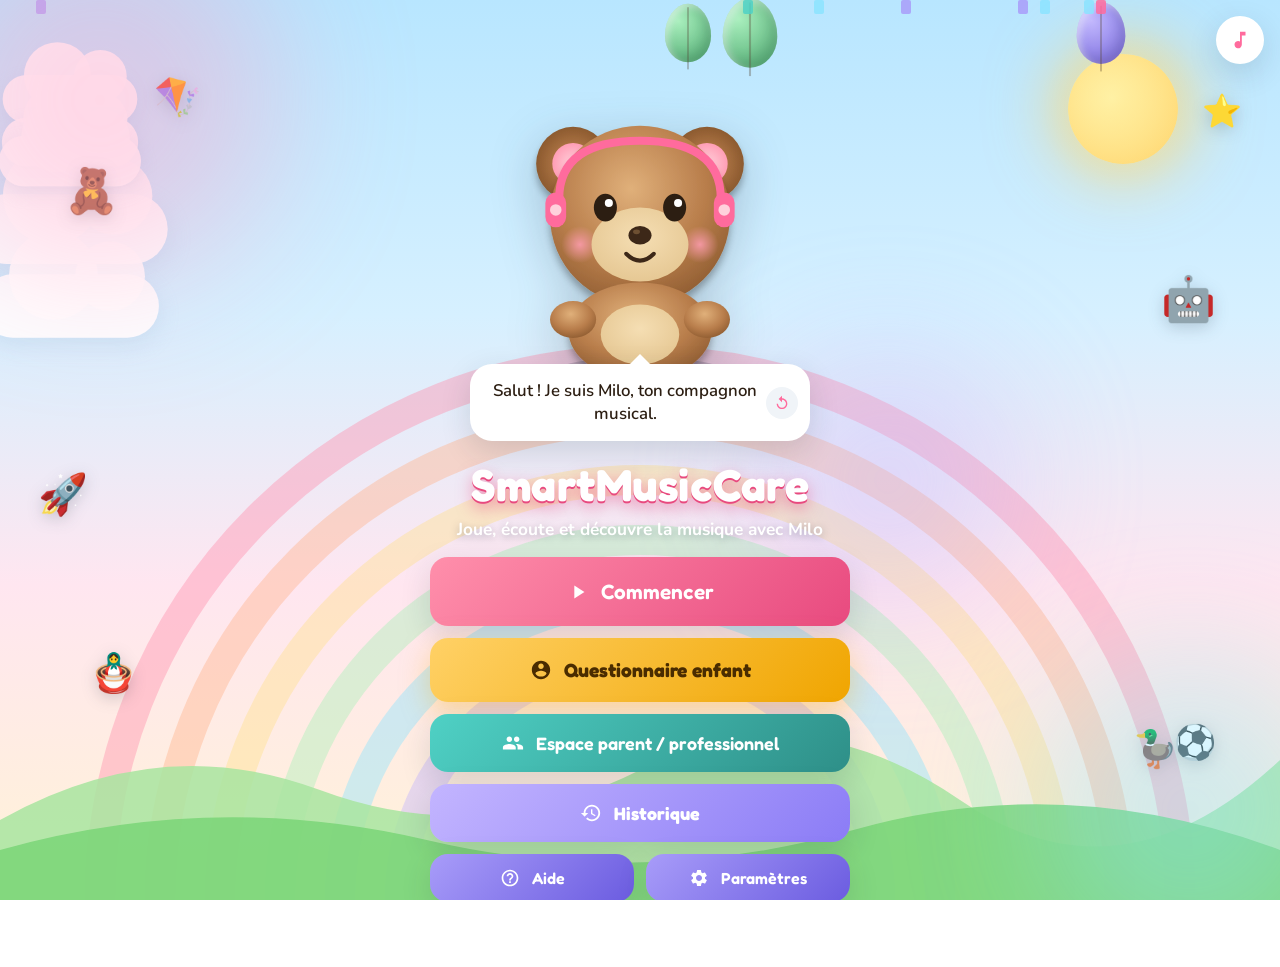
==== index.html @ f2b85b81 "Add files via upload Ajout des fichiers de l'application" ====
<!DOCTYPE html>
<html lang="fr">
<head>
  <meta charset="UTF-8" />
  <meta name="viewport" content="width=device-width, initial-scale=1.0" />
  <title>SmartMusicCare — Accueil</title>
  <link rel="preconnect" href="https://fonts.googleapis.com">
  <link rel="preconnect" href="https://fonts.gstatic.com" crossorigin>
  <link href="https://fonts.googleapis.com/css2?family=Fredoka:wght@400;500;600;700&family=Nunito:wght@400;600;700;800&display=swap" rel="stylesheet">
  <link rel="stylesheet" href="style.css" />
</head>
<body>

  <!-- ===== BACKGROUND ===== -->
  <div class="stage" aria-hidden="true">
    <div class="sky"></div>
    <div class="sun"><div class="sun-rays"></div></div>
    <svg class="rainbow" viewBox="0 0 800 400" preserveAspectRatio="xMidYMax meet">
      <path d="M40 400 A360 360 0 0 1 760 400" fill="none" stroke="#ff8fab" stroke-width="20" opacity="0.55"/>
      <path d="M80 400 A320 320 0 0 1 720 400" fill="none" stroke="#ffb38a" stroke-width="20" opacity="0.55"/>
      <path d="M120 400 A280 280 0 0 1 680 400" fill="none" stroke="#ffe08a" stroke-width="20" opacity="0.55"/>
      <path d="M160 400 A240 240 0 0 1 640 400" fill="none" stroke="#a8f0b8" stroke-width="20" opacity="0.55"/>
      <path d="M200 400 A200 200 0 0 1 600 400" fill="none" stroke="#8be3ff" stroke-width="20" opacity="0.55"/>
      <path d="M240 400 A160 160 0 0 1 560 400" fill="none" stroke="#c3b5ff" stroke-width="20" opacity="0.55"/>
    </svg>
    <svg class="hills" viewBox="0 0 1440 260" preserveAspectRatio="none">
      <path d="M0 260 L0 180 Q180 90 360 150 T720 130 T1080 160 T1440 120 L1440 260 Z" fill="#a8e6a0" opacity="0.85"/>
      <path d="M0 260 L0 210 Q240 150 480 200 T960 190 T1440 210 L1440 260 Z" fill="#7ed67a" opacity="0.9"/>
    </svg>
    <div class="clouds-layer" id="cloudsLayer"></div>
    <div class="balloons-layer" id="balloonsLayer"></div>
    <div class="toys-layer">
      <div class="toy toy-teddy">🧸</div>
      <div class="toy toy-doll">🪆</div>
      <div class="toy toy-robot">🤖</div>
      <div class="toy toy-duck">🦆</div>
      <div class="toy toy-rocket">🚀</div>
      <div class="toy toy-star">⭐</div>
      <div class="toy toy-ball">⚽</div>
      <div class="toy toy-kite">🪁</div>
    </div>
    <div class="shooting-layer" id="shootingLayer"></div>
    <div class="confetti-layer" id="confettiLayer"></div>
    <div class="notes-layer" id="notesLayer"></div>
    <div class="glow glow-1"></div>
    <div class="glow glow-2"></div>
    <div class="glow glow-3"></div>
  </div>

  <!-- ===== BOUTON MUSIQUE ===== -->
  <button class="music-toggle" id="musicToggle" aria-label="Activer ou couper la musique">
    <svg id="musicIconOn" viewBox="0 0 24 24" width="22" height="22" fill="currentColor">
      <path d="M12 3v10.55A4 4 0 1 0 14 17V7h4V3h-6z"/>
    </svg>
    <svg id="musicIconOff" viewBox="0 0 24 24" width="22" height="22" fill="currentColor" style="display:none;">
      <path d="M3 9v6h4l5 5V4L7 9H3zm13.5 3c0-1.77-1.02-3.29-2.5-4.03v8.05c1.48-.73 2.5-2.25 2.5-4.02z"/>
      <line x1="3" y1="3" x2="21" y2="21" stroke="currentColor" stroke-width="2"/>
    </svg>
  </button>

  <!-- ===== CONTENU ===== -->
  <main class="home">

    <!-- BANDEAU PROFIL ACTIF -->
    <div class="active-profile" id="activeProfile" hidden>
      <div class="active-profile-inner">
        <div class="active-profile-info">
          <span class="active-profile-label">Profil actif</span>
          <span class="active-profile-id" id="activeProfileId">SMC-2026-0001</span>
        </div>
        <div class="active-profile-actions">
          <button class="btn-mini btn-mini-continue" id="btnContinueProfile">Continuer</button>
          <button class="btn-mini btn-mini-new" id="btnNewProfile">Nouveau</button>
        </div>
      </div>
    </div>

    <section class="milo-wrap" id="miloWrap">
      <div class="milo milo-hidden" id="milo">
        <svg viewBox="0 0 240 260" width="280" height="300" class="milo-svg">
          <defs>
            <radialGradient id="furGrad" cx="45%" cy="35%" r="70%">
              <stop offset="0%"  stop-color="#e0b07a"/>
              <stop offset="60%" stop-color="#b87d4b"/>
              <stop offset="100%" stop-color="#8c5a2f"/>
            </radialGradient>
            <radialGradient id="earGrad" cx="50%" cy="50%" r="50%">
              <stop offset="0%"  stop-color="#c98b56"/>
              <stop offset="100%" stop-color="#8c5a2f"/>
            </radialGradient>
            <radialGradient id="innerEarGrad" cx="50%" cy="50%" r="50%">
              <stop offset="0%"  stop-color="#ffd1dc"/>
              <stop offset="100%" stop-color="#ff9eb5"/>
            </radialGradient>
            <radialGradient id="muzzleGrad" cx="50%" cy="40%" r="60%">
              <stop offset="0%"  stop-color="#f5deb3"/>
              <stop offset="100%" stop-color="#e6c894"/>
            </radialGradient>
            <radialGradient id="bellyGrad" cx="50%" cy="40%" r="60%">
              <stop offset="0%"  stop-color="#f5deb3"/>
              <stop offset="100%" stop-color="#e6c894"/>
            </radialGradient>
            <radialGradient id="cheekGrad" cx="50%" cy="50%" r="50%">
              <stop offset="0%"  stop-color="#ff9db1" stop-opacity="0.85"/>
              <stop offset="100%" stop-color="#ff9db1" stop-opacity="0"/>
            </radialGradient>
            <filter id="softShadow" x="-30%" y="-30%" width="160%" height="160%">
              <feGaussianBlur in="SourceAlpha" stdDeviation="3"/>
              <feOffset dx="0" dy="5" result="offsetblur"/>
              <feComponentTransfer><feFuncA type="linear" slope="0.28"/></feComponentTransfer>
              <feMerge><feMergeNode/><feMergeNode in="SourceGraphic"/></feMerge>
            </filter>
          </defs>
          <ellipse cx="120" cy="248" rx="70" ry="10" fill="rgba(31,45,61,0.18)"/>
          <g class="ear ear-left">
            <circle cx="62" cy="70" r="32" fill="url(#earGrad)" filter="url(#softShadow)"/>
            <circle cx="62" cy="70" r="18" fill="url(#innerEarGrad)"/>
          </g>
          <g class="ear ear-right">
            <circle cx="178" cy="70" r="32" fill="url(#earGrad)" filter="url(#softShadow)"/>
            <circle cx="178" cy="70" r="18" fill="url(#innerEarGrad)"/>
          </g>
          <circle cx="120" cy="115" r="78" fill="url(#furGrad)" filter="url(#softShadow)"/>
          <circle cx="68" cy="140" r="16" fill="url(#cheekGrad)"/>
          <circle cx="172" cy="140" r="16" fill="url(#cheekGrad)"/>
          <ellipse cx="120" cy="140" rx="42" ry="32" fill="url(#muzzleGrad)"/>
          <g class="eyes">
            <ellipse cx="90" cy="108" rx="10" ry="12" fill="#2c1e12"/>
            <ellipse cx="150" cy="108" rx="10" ry="12" fill="#2c1e12"/>
            <circle cx="93" cy="104" r="3.5" fill="#ffffff"/>
            <circle cx="153" cy="104" r="3.5" fill="#ffffff"/>
          </g>
          <ellipse cx="120" cy="132" rx="10" ry="8" fill="#3d2818"/>
          <ellipse cx="117" cy="129" rx="3" ry="2" fill="#7a5a3a" opacity="0.8"/>
          <path d="M108 148 Q120 160 132 148" stroke="#3d2818" stroke-width="3.5" fill="none" stroke-linecap="round" class="smile"/>
          <ellipse cx="120" cy="215" rx="62" ry="42" fill="url(#furGrad)" filter="url(#softShadow)"/>
          <ellipse cx="120" cy="218" rx="34" ry="26" fill="url(#bellyGrad)"/>
          <g class="arm arm-left-group">
            <ellipse cx="62" cy="205" rx="20" ry="16" fill="url(#furGrad)"/>
          </g>
          <g class="arm arm-right-group">
            <ellipse cx="178" cy="205" rx="20" ry="16" fill="url(#furGrad)"/>
          </g>
          <path d="M50 100 Q50 50 120 50 Q190 50 190 100" stroke="#ff6b9d" stroke-width="7" fill="none" stroke-linecap="round"/>
          <rect x="38" y="95" width="18" height="30" rx="9" fill="#ff6b9d"/>
          <rect x="184" y="95" width="18" height="30" rx="9" fill="#ff6b9d"/>
          <circle cx="47" cy="110" r="5" fill="#ffd1dc"/>
          <circle cx="193" cy="110" r="5" fill="#ffd1dc"/>
        </svg>
      </div>
      <div class="speech" id="speech" role="status" aria-live="polite">
        <span id="speechText">Salut !</span>
        <button class="speech-replay" id="replayBtn" aria-label="Réécouter">
          <svg viewBox="0 0 24 24" width="16" height="16" fill="currentColor">
            <path d="M12 5V1L7 6l5 5V7c3.3 0 6 2.7 6 6s-2.7 6-6 6-6-2.7-6-6H4c0 4.4 3.6 8 8 8s8-3.6 8-8-3.6-8-8-8z"/>
          </svg>
        </button>
      </div>
    </section>

    <header class="title" id="titleSection">
      <h1>SmartMusicCare</h1>
      <p>Joue, écoute et découvre la musique avec Milo</p>
    </header>

    <nav class="actions" id="actionsSection">
      <button class="btn btn-play" data-action="start">
        <svg viewBox="0 0 24 24" width="22" height="22" fill="currentColor"><path d="M8 5v14l11-7z"/></svg>
        <span>Commencer</span>
      </button>

      <button class="btn btn-child" data-action="child-questionnaire">
        <svg viewBox="0 0 24 24" width="22" height="22" fill="currentColor">
          <path d="M12 2C6.48 2 2 6.48 2 12s4.48 10 10 10 10-4.48 10-10S17.52 2 12 2zm0 3c1.66 0 3 1.34 3 3s-1.34 3-3 3-3-1.34-3-3 1.34-3 3-3zm0 14.2c-2.5 0-4.71-1.28-6-3.22.03-1.99 4-3.08 6-3.08 1.99 0 5.97 1.09 6 3.08-1.29 1.94-3.5 3.22-6 3.22z"/>
        </svg>
        <span>Questionnaire enfant</span>
      </button>

      <button class="btn btn-parent" data-action="parent">
        <svg viewBox="0 0 24 24" width="22" height="22" fill="currentColor">
          <path d="M16 11c1.66 0 2.99-1.34 2.99-3S17.66 5 16 5c-1.66 0-3 1.34-3 3s1.34 3 3 3zm-8 0c1.66 0 2.99-1.34 2.99-3S9.66 5 8 5C6.34 5 5 6.34 5 8s1.34 3 3 3zm0 2c-2.33 0-7 1.17-7 3.5V19h14v-2.5C15 14.17 10.33 13 8 13zm8 0c-.29 0-.62.02-.97.05 1.16.84 1.97 1.97 1.97 3.45V19h6v-2.5c0-2.33-4.67-3.5-7-3.5z"/>
        </svg>
        <span>Espace parent / professionnel</span>
      </button>

      <button class="btn btn-history" data-action="history">
        <svg viewBox="0 0 24 24" width="22" height="22" fill="currentColor">
          <path d="M13 3c-4.97 0-9 4.03-9 9H1l3.89 3.89.07.14L9 12H6c0-3.87 3.13-7 7-7s7 3.13 7 7-3.13 7-7 7c-1.93 0-3.68-.79-4.94-2.06l-1.42 1.42C8.27 19.99 10.51 21 13 21c4.97 0 9-4.03 9-9s-4.03-9-9-9zm-1 5v5l4.28 2.54.72-1.21-3.5-2.08V8H12z"/>
        </svg>
        <span>Historique</span>
      </button>

      <div class="actions-row">
        <button class="btn btn-ghost" data-action="help">
          <svg viewBox="0 0 24 24" width="20" height="20" fill="currentColor">
            <path d="M11 18h2v-2h-2v2zm1-16C6.48 2 2 6.48 2 12s4.48 10 10 10 10-4.48 10-10S17.52 2 12 2zm0 18c-4.41 0-8-3.59-8-8s3.59-8 8-8 8 3.59 8 8-3.59 8-8 8zm0-14c-2.21 0-4 1.79-4 4h2c0-1.1.9-2 2-2s2 .9 2 2c0 2-3 1.75-3 5h2c0-2.25 3-2.5 3-5 0-2.21-1.79-4-4-4z"/>
          </svg>
          <span>Aide</span>
        </button>

        <button class="btn btn-ghost" data-action="settings">
          <svg viewBox="0 0 24 24" width="20" height="20" fill="currentColor">
            <path d="M19.14 12.94c.04-.3.06-.61.06-.94 0-.32-.02-.64-.07-.94l2.03-1.58a.49.49 0 0 0 .12-.61l-1.92-3.32a.49.49 0 0 0-.59-.22l-2.39.96c-.5-.38-1.03-.7-1.62-.94l-.36-2.54a.48.48 0 0 0-.48-.41h-3.84a.48.48 0 0 0-.48.41l-.36 2.54c-.59.24-1.13.57-1.62.94l-2.39-.96a.49.49 0 0 0-.59.22L2.74 8.87a.49.49 0 0 0 .12.61l2.03 1.58c-.05.3-.09.63-.09.94s.02.64.07.94l-2.03 1.58a.49.49 0 0 0-.12.61l1.92 3.32c.12.22.37.29.59.22l2.39-.96c.5.38 1.03.7 1.62.94l.36 2.54c.05.24.24.41.48.41h3.84c.24 0 .44-.17.48-.41l.36-2.54c.59-.24 1.13-.56 1.62-.94l2.39.96c.22.08.47 0 .59-.22l1.92-3.32a.49.49 0 0 0-.12-.61l-2.01-1.58zM12 15.6c-1.98 0-3.6-1.62-3.6-3.6s1.62-3.6 3.6-3.6 3.6 1.62 3.6 3.6-1.62 3.6-3.6 3.6z"/>
          </svg>
          <span>Paramètres</span>
        </button>
      </div>
    </nav>

    <footer class="foot" id="footSection">
      Un outil d'accompagnement — pas un diagnostic médical
    </footer>
  </main>

  <!-- ===== MODAL AIDE ===== -->
  <div class="modal-overlay" id="helpModal" hidden>
    <div class="modal">
      <button class="modal-close" data-close-modal>&times;</button>
      <h2>❓ Aide</h2>
      <div class="modal-body">
        <p><strong>Commencer</strong> : choisis un jeu (nécessite les 2 questionnaires).</p>
        <p><strong>Questionnaire enfant</strong> : Milo pose des questions à l'enfant.</p>
        <p><strong>Espace parent</strong> : crée le profil de l'enfant.</p>
        <p><strong>Historique</strong> : voir les parties et évaluations.</p>
        <p><strong>Musique</strong> : clique sur la note en haut à droite.</p>
      </div>
    </div>
  </div>

  <!-- ===== MODAL PARAMÈTRES ===== -->
  <div class="modal-overlay" id="settingsModal" hidden>
    <div class="modal">
      <button class="modal-close" data-close-modal>&times;</button>
      <h2>⚙️ Paramètres</h2>
      <div class="modal-body">
        <label class="switch-row">
          <span>Musique d'ambiance</span>
          <input type="checkbox" id="settingMusic" checked>
        </label>
        <label class="switch-row">
          <span>Effets sonores (clics)</span>
          <input type="checkbox" id="settingSfx" checked>
        </label>
        <label class="switch-row">
          <span>Voix de Milo</span>
          <input type="checkbox" id="settingVoice" checked>
        </label>
        <label class="switch-row">
          <span>Animations</span>
          <input type="checkbox" id="settingAnim" checked>
        </label>
        <p class="modal-note">Les paramètres sont sauvegardés dans ce navigateur.</p>
      </div>
    </div>
  </div>

  <!-- ===== MODAL SÉLECTION DES JEUX ===== -->
  <div class="modal-overlay" id="gamesModal" hidden>
    <div class="modal modal-large">
      <button class="modal-close" data-close-modal>&times;</button>
      <h2>🎮 Choisis ton jeu</h2>
      <p class="modal-subtitle">Tous les questionnaires sont remplis ! À toi de jouer !</p>

      <div class="games-mini-grid">
        <button class="game-mini" data-game="chef-orchestre">
          <div class="game-mini-icon">🎼</div>
          <div class="game-mini-name">Chef d'orchestre</div>
          <div class="game-mini-desc">Reproduis le rythme</div>
        </button>
        <button class="game-mini" data-game="detective">
          <div class="game-mini-icon">🔍</div>
          <div class="game-mini-name">Détective musical</div>
          <div class="game-mini-desc">Trouve le son</div>
        </button>
        <button class="game-mini" data-game="dialogue">
          <div class="game-mini-icon">💬</div>
          <div class="game-mini-name">Dialogue musical</div>
          <div class="game-mini-desc">À toi, à moi !</div>
        </button>
      </div>
    </div>
  </div>

  <!-- ===== MODAL HISTORIQUE ===== -->
  <div class="modal-overlay" id="historyModal" hidden>
    <div class="modal modal-large">
      <button class="modal-close" data-close-modal>&times;</button>
      <h2>📊 Historique et évaluation</h2>
      <p class="modal-subtitle" id="historySubtitle">Profil : —</p>

      <div class="history-stats" id="historyStats">
        <div class="hstat">
          <span class="hstat-value" id="hGames">0</span>
          <span class="hstat-label">Parties</span>
        </div>
        <div class="hstat">
          <span class="hstat-value" id="hTime">0 min</span>
          <span class="hstat-label">Temps</span>
        </div>
        <div class="hstat">
          <span class="hstat-value" id="hLevel">0</span>
          <span class="hstat-label">Meilleur niveau</span>
        </div>
        <div class="hstat">
          <span class="hstat-value" id="hSuccess">0</span>
          <span class="hstat-label">Réussites</span>
        </div>
      </div>

      <div class="history-detail" id="historyDetail"></div>

      <div class="history-actions">
        <button class="btn-history-action" id="openFullSuivi">
          📊 Voir le suivi complet
        </button>
      </div>
    </div>
  </div>

  <!-- ===== MODAL CODE PROFIL ===== -->
  <div class="modal-overlay" id="codeModal" hidden>
    <div class="modal">
      <button class="modal-close" data-close-modal>&times;</button>
      <h2>🔑 Code du profil</h2>
      <p class="modal-subtitle">Entre le code de l'enfant pour retrouver son profil.</p>

      <div class="code-input-wrap">
        <input
          type="text"
          id="codeInput"
          class="code-input"
          placeholder="SMC-2026-0001"
          maxlength="20"
          autocomplete="off"
        >
      </div>

      <p class="code-error" id="codeError" hidden></p>

      <div class="code-actions">
        <button class="btn-code" id="btnLoadCode">📥 Charger le profil</button>
        <button class="btn-code btn-code-cancel" id="btnCancelCode">Annuler</button>
      </div>

      <p class="code-hint">
        💡 Le code est affiché à la fin du questionnaire parent.
      </p>
    </div>
  </div>

  <script src="script.js"></script>
</body>
</html>
---- style.css ----
/* ===== RESET ===== */
*, *::before, *::after { margin: 0; padding: 0; box-sizing: border-box; }

:root {
  --ink: #2c1e12;
  --ink-soft: #6b5340;
  --pink: #ff6b9d;
  --pink-dark: #e84a7f;
  --teal: #3fb8b0;
  --teal-dark: #2e8f88;
  --purple: #8b7cf6;
  --purple-dark: #6b5ce0;
  --white: #ffffff;
  --shadow-md: 0 10px 30px rgba(31, 45, 61, 0.15);
  --shadow-lg: 0 18px 40px rgba(31, 45, 61, 0.22);
}

html, body {
  height: 100%;
  font-family: 'Nunito', 'Segoe UI', sans-serif;
  color: var(--ink);
  overflow: hidden;
}

body {
  min-height: 100vh;
  display: grid;
  place-items: center;
  position: relative;
}

/* ================= BACKGROUND ================= */
.stage { position: fixed; inset: 0; overflow: hidden; z-index: 0; pointer-events: none; }
.sky {
  position: absolute; inset: 0;
  background: linear-gradient(180deg, #b8e6ff 0%, #d6f0ff 35%, #ffe6f0 65%, #fff3d6 100%);
}
.sun {
  position: absolute; top: 6%; right: 8%;
  width: 110px; height: 110px; border-radius: 50%;
  background: radial-gradient(circle at 40% 40%, #fff6b0, #ffd166);
  box-shadow: 0 0 60px 20px rgba(255, 209, 102, 0.55);
  animation: sunPulse 5s ease-in-out infinite;
}
.sun-rays {
  position: absolute; inset: -30px; border-radius: 50%;
  background: radial-gradient(circle, rgba(255,230,140,0.4), transparent 70%);
  animation: sunRays 8s linear infinite;
}
@keyframes sunPulse { 0%,100%{transform:scale(1)} 50%{transform:scale(1.06)} }
@keyframes sunRays  { 0%{transform:rotate(0)} 100%{transform:rotate(360deg)} }

.rainbow {
  position: absolute; bottom: 0; left: 50%;
  transform: translateX(-50%);
  width: 110%; max-width: 1200px; height: auto;
  opacity: 0.75;
  animation: rainbowGlow 7s ease-in-out infinite;
}
@keyframes rainbowGlow { 0%,100%{opacity:0.6} 50%{opacity:0.9} }

.hills {
  position: absolute; bottom: 0; left: 0;
  width: 100%; height: 260px; display: block;
}

.clouds-layer { position: absolute; inset: 0; }
.cloud {
  position: absolute;
  width: 140px; height: 50px;
  background: rgba(255,255,255,0.92);
  border-radius: 100px;
  animation: cloudDrift linear infinite;
  box-shadow: 0 6px 18px rgba(140,180,210,0.2);
}
.cloud::before, .cloud::after {
  content: ""; position: absolute;
  background: inherit; border-radius: 50%;
}
.cloud::before { width: 70px; height: 70px; top: -34px; left: 22px; }
.cloud::after  { width: 55px; height: 55px; top: -26px; left: 74px; }
@keyframes cloudDrift {
  0%   { transform: translateX(-200px); }
  100% { transform: translateX(calc(100vw + 200px)); }
}

.balloons-layer { position: absolute; inset: 0; }
.balloon {
  position: absolute;
  width: 52px; height: 66px;
  border-radius: 50% 50% 50% 50% / 55% 55% 45% 45%;
  opacity: 0.92;
  animation: balloonFloat linear infinite;
  box-shadow: inset -6px -6px 12px rgba(0,0,0,0.12),
              inset 4px 4px 8px rgba(255,255,255,0.5);
}
.balloon::after {
  content: ""; position: absolute;
  bottom: -8px; left: 50%;
  transform: translateX(-50%);
  width: 2px; height: 70px;
  background: rgba(80, 60, 40, 0.35);
}
@keyframes balloonFloat {
  0%   { transform: translateY(110vh) rotate(-6deg); }
  50%  { transform: translateY(50vh) rotate(6deg); }
  100% { transform: translateY(-25vh) rotate(-6deg); }
}

.toys-layer { position: absolute; inset: 0; }
.toy {
  position: absolute;
  font-size: 44px;
  filter: drop-shadow(0 4px 8px rgba(31, 45, 61, 0.2));
  animation: toyBob 5s ease-in-out infinite;
  user-select: none;
}
.toy-teddy { top: 18%; left: 5%; }
.toy-doll  { top: 72%; left: 7%; font-size: 38px; animation-delay: 0.8s; }
.toy-robot { top: 30%; right: 5%; animation-delay: 1.6s; }
.toy-duck  { bottom: 14%; right: 8%; animation-delay: 0.4s; font-size: 36px; }
.toy-rocket{ top: 52%; left: 3%; animation-delay: 1.2s; font-size: 40px; }
.toy-star  { top: 10%; right: 3%; animation-delay: 2s; font-size: 32px; }
.toy-ball  { top: 80%; right: 5%; animation-delay: 1.5s; font-size: 34px; }
.toy-kite  { top: 8%; left: 12%; animation-delay: 0.6s; font-size: 38px; }
@keyframes toyBob {
  0%, 100% { transform: translateY(0) rotate(-4deg); }
  50%      { transform: translateY(-14px) rotate(4deg); }
}

.shooting-layer { position: absolute; inset: 0; }
.shooting {
  position: absolute;
  width: 140px; height: 2px;
  background: linear-gradient(90deg, rgba(255,255,255,0), #fff8b0);
  border-radius: 2px;
  transform: rotate(-30deg);
  opacity: 0;
  animation: shoot linear forwards;
  box-shadow: 0 0 8px rgba(255,248,176,0.9);
}
@keyframes shoot {
  0%   { opacity: 0; transform: translate(0,0) rotate(-30deg); }
  10%  { opacity: 1; }
  80%  { opacity: 1; }
  100% { opacity: 0; transform: translate(600px, 350px) rotate(-30deg); }
}

.confetti-layer { position: absolute; inset: 0; }
.confetti {
  position: absolute;
  width: 10px; height: 14px;
  border-radius: 2px;
  opacity: 0.85;
  animation: confettiFall linear infinite;
}
@keyframes confettiFall {
  0%   { transform: translateY(-40px) rotate(0deg); opacity: 0; }
  10%  { opacity: 1; }
  100% { transform: translateY(105vh) rotate(720deg); opacity: 0.2; }
}

.notes-layer { position: absolute; inset: 0; }
.note {
  position: absolute;
  width: 44px; height: 44px;
  opacity: 0;
  animation-name: floatNote;
  animation-timing-function: linear;
  animation-iteration-count: infinite;
}
.note svg {
  width: 100%; height: 100%; display: block;
  filter: drop-shadow(0 3px 6px rgba(31, 45, 61, 0.3));
}
@keyframes floatNote {
  0%   { transform: translateY(110vh) rotate(-15deg) scale(0.9); opacity: 0; }
  10%  { opacity: 1; }
  85%  { opacity: 1; }
  100% { transform: translateY(-15vh) rotate(25deg) scale(1.15); opacity: 0; }
}

.glow {
  position: absolute; border-radius: 50%;
  filter: blur(70px); opacity: 0.4;
  animation: glowPulse 8s ease-in-out infinite;
}
.glow-1 { width: 360px; height: 360px; background: #ff9ec4; top: -80px; left: -80px; }
.glow-2 { width: 300px; height: 300px; background: #8be3ff; bottom: -60px; right: -60px; animation-delay: 2s; }
.glow-3 { width: 240px; height: 240px; background: #c3b5ff; top: 40%; left: 60%; animation-delay: 4s; }
@keyframes glowPulse {
  0%, 100% { transform: scale(1); opacity: 0.35; }
  50%      { transform: scale(1.15); opacity: 0.6; }
}

/* ================= CONTENU ================= */
.home {
  position: relative; z-index: 1;
  width: 100%; max-width: 680px;
  padding: 24px;
  display: flex; flex-direction: column;
  align-items: center; gap: 16px;
  text-align: center;
}

/* ================= MILO ================= */
.milo-wrap {
  display: flex; flex-direction: column;
  align-items: center; gap: 14px;
  position: relative;
  min-height: 360px; width: 100%;
}
.milo {
  transform-origin: center center;
  cursor: pointer;
  filter: drop-shadow(0 12px 24px rgba(31, 45, 61, 0.22));
  position: absolute;
  top: 50%; left: 50%;
  margin-left: -140px; margin-top: -150px;
}
.milo.milo-hidden {
  top: -20%; left: -20%;
  margin: 0;
  transform: scale(0.3) rotate(-45deg);
  opacity: 0;
}
.milo.milo-appear { animation: appearTopLeft 0.9s cubic-bezier(0.34, 1.4, 0.5, 1) forwards; }
@keyframes appearTopLeft {
  0%   { top: -20%; left: -20%; transform: scale(0.3) rotate(-45deg); opacity: 0; }
  60%  { top: 4%;   left: 4%;   transform: scale(1.15) rotate(10deg); opacity: 1; }
  100% { top: 6%;   left: 6%;   transform: scale(1) rotate(0deg); opacity: 1; }
}
.milo.milo-spin-center { animation: spinToCenter 2.4s cubic-bezier(0.45, 0.1, 0.4, 1) forwards; }
@keyframes spinToCenter {
  0%   { top: 6%;  left: 6%;  margin: 0; transform: scale(1) rotate(0deg); }
  15%  { top: 6%;  left: 6%;  transform: scale(1) rotate(180deg); }
  55%  { top: 8%;  left: 55%; transform: scale(1.1) rotate(540deg); }
  75%  { top: 45%; left: 50%; transform: scale(1.08) rotate(900deg); }
  90%  { top: 50%; left: 50%; transform: scale(1.03) rotate(1080deg); }
  100% {
    top: 50%; left: 50%;
    margin-left: -140px; margin-top: -150px;
    transform: scale(1) rotate(1080deg);
  }
}
.milo.milo-center {
  top: 50%; left: 50%;
  margin-left: -140px; margin-top: -150px;
  transform: scale(1) rotate(0deg);
  animation: bob 3s ease-in-out infinite;
}
@keyframes bob {
  0%, 100% { transform: translateY(0) rotate(0deg); }
  50%      { transform: translateY(-12px) rotate(-1.5deg); }
}
.ear-left  { animation: earWiggleL 4s ease-in-out infinite; transform-origin: 62px 90px; }
.ear-right { animation: earWiggleR 4s ease-in-out infinite; transform-origin: 178px 90px; }
@keyframes earWiggleL { 0%,100%{transform:rotate(0)} 50%{transform:rotate(-6deg)} }
@keyframes earWiggleR { 0%,100%{transform:rotate(0)} 50%{transform:rotate(6deg)} }
.eyes { transform-origin: center; animation: blinkEyes 5s infinite; }
@keyframes blinkEyes {
  0%, 93%, 100% { transform: scaleY(1); }
  95%           { transform: scaleY(0.1); }
}
.arm-left-group  { transform-origin: 62px 205px; animation: waveL 2.6s ease-in-out infinite; }
.arm-right-group { transform-origin: 178px 205px; animation: waveR 2.6s ease-in-out infinite; }
@keyframes waveL { 0%,100%{transform:rotate(0)} 50%{transform:rotate(-12deg)} }
@keyframes waveR { 0%,100%{transform:rotate(0)} 50%{transform:rotate(12deg)} }
.milo.speaking .smile { animation: talk 0.35s ease-in-out infinite; }
@keyframes talk {
  0%, 100% { d: path("M108 148 Q120 160 132 148"); }
  50%      { d: path("M108 148 Q120 154 132 148"); }
}

/* ================= BULLE ================= */
.speech {
  position: relative;
  background: var(--white);
  border-radius: 22px;
  padding: 16px 52px 16px 22px;
  max-width: 340px;
  font-size: 1.05rem; font-weight: 600;
  color: var(--ink);
  box-shadow: var(--shadow-md);
  line-height: 1.35;
  opacity: 0;
  transition: opacity 0.3s;
  margin-top: 340px;
  pointer-events: none;
}
.speech.visible { opacity: 1; pointer-events: auto; }
.speech::before {
  content: ""; position: absolute;
  top: -10px; left: 50%;
  transform: translateX(-50%);
  border-width: 0 10px 10px 10px;
  border-style: solid;
  border-color: transparent transparent var(--white) transparent;
}
.speech-replay {
  position: absolute;
  right: 12px; top: 50%;
  transform: translateY(-50%);
  width: 32px; height: 32px;
  border-radius: 50%;
  border: none;
  background: #f0f4f8;
  color: var(--pink);
  cursor: pointer;
  display: grid; place-items: center;
  transition: background 0.2s, transform 0.2s;
}
.speech-replay:hover { background: #ffe1ec; transform: translateY(-50%) scale(1.1); }

@keyframes popIn {
  0%   { transform: scale(0.6) translateY(10px); opacity: 0; }
  100% { transform: scale(1) translateY(0); opacity: 1; }
}
.speech.pop { animation: popIn 0.5s cubic-bezier(0.34, 1.56, 0.64, 1); }

/* ================= TITRE ================= */
.title h1 {
  font-family: 'Fredoka', sans-serif;
  font-size: 2.8rem; font-weight: 700;
  color: var(--white);
  text-shadow: 0 2px 0 var(--pink-dark), 0 6px 16px rgba(232, 74, 127, 0.55);
  letter-spacing: 0.5px;
  margin-bottom: 6px;
}
.title p {
  font-size: 1.08rem;
  color: var(--white);
  font-weight: 700;
  text-shadow: 0 2px 8px rgba(31, 45, 61, 0.35);
}

/* ================= BOUTONS ================= */
.actions {
  display: flex; flex-direction: column;
  gap: 12px; width: 100%; max-width: 420px;
}
.actions-row { display: grid; grid-template-columns: 1fr 1fr; gap: 12px; }

.btn {
  display: flex; align-items: center;
  justify-content: center; gap: 12px;
  padding: 18px 26px;
  font-family: 'Fredoka', sans-serif;
  font-size: 1.12rem; font-weight: 600;
  border: none; border-radius: 18px;
  cursor: pointer; color: var(--white);
  box-shadow: var(--shadow-md);
  transition: transform 0.18s ease, box-shadow 0.18s ease;
  position: relative; overflow: hidden;
}
.btn::after {
  content: ""; position: absolute;
  inset: 0;
  background: linear-gradient(120deg, transparent 30%, rgba(255,255,255,0.3) 50%, transparent 70%);
  transform: translateX(-100%);
  transition: transform 0.6s ease;
}
.btn:hover::after { transform: translateX(100%); }
.btn:hover { transform: translateY(-3px); box-shadow: var(--shadow-lg); }
.btn:active { transform: translateY(0) scale(0.98); }

.btn-play   { background: linear-gradient(135deg, #ff8fab, var(--pink-dark)); padding: 22px 26px; font-size: 1.3rem; }
.btn-parent { background: linear-gradient(135deg, #4fd1c5, var(--teal-dark)); }
.btn-ghost  { background: linear-gradient(135deg, #a89cf9, var(--purple-dark)); font-size: 1rem; padding: 14px 18px; }

.btn-child {
  background: linear-gradient(135deg, #ffd166, #f0a500);
  color: #4a2c00;
  font-weight: 700;
  padding: 20px 26px;
  font-size: 1.2rem;
  box-shadow: 0 10px 30px rgba(240, 165, 0, 0.35);
}
.btn-child:hover { box-shadow: 0 18px 40px rgba(240, 165, 0, 0.5); }

.btn-history {
  background: linear-gradient(135deg, #c3b5ff, #8b7cf6);
  color: var(--white);
  font-weight: 700;
  padding: 18px 26px;
  font-size: 1.12rem;
}

/* ================= FOOTER ================= */
.foot {
  font-size: 0.85rem; font-weight: 700;
  color: var(--white);
  text-shadow: 0 2px 6px rgba(31, 45, 61, 0.35);
  margin-top: 6px;
}

/* ================= APPARITION ================= */
#titleSection, #actionsSection, #footSection {
  opacity: 0;
  animation: fadeUp 0.8s ease-out forwards;
}
#titleSection   { animation-delay: 4.6s; }
#actionsSection { animation-delay: 4.9s; }
#footSection    { animation-delay: 5.2s; }
@keyframes fadeUp {
  0%   { opacity: 0; transform: translateY(20px); }
  100% { opacity: 1; transform: translateY(0); }
}

/* ===== BOUTON MUSIQUE ===== */
.music-toggle {
  position: fixed;
  top: 16px; right: 16px;
  z-index: 50;
  width: 48px; height: 48px;
  border-radius: 50%;
  border: none;
  background: var(--white);
  color: var(--pink);
  cursor: pointer;
  display: grid; place-items: center;
  box-shadow: var(--shadow-md);
  transition: transform 0.2s, background 0.2s;
}
.music-toggle:hover { background: #ffe1ec; transform: scale(1.08); }
.music-toggle.off { color: #999; background: #f0f0f0; }

/* ===== MODALES ===== */
.modal-overlay {
  position: fixed; inset: 0;
  background: rgba(31, 45, 61, 0.5);
  backdrop-filter: blur(4px);
  z-index: 100;
  display: grid; place-items: center;
  padding: 20px;
  animation: fadeIn 0.25s ease;
}
.modal-overlay[hidden] { display: none; }
@keyframes fadeIn { 0%{opacity:0} 100%{opacity:1} }

.modal {
  background: var(--white);
  border-radius: 24px;
  padding: 28px 26px;
  max-width: 440px; width: 100%;
  box-shadow: var(--shadow-lg);
  position: relative;
  animation: popIn 0.3s cubic-bezier(0.34, 1.56, 0.64, 1);
  max-height: 90vh;
  overflow-y: auto;
}
.modal-large { max-width: 560px; }

.modal-close {
  position: absolute;
  top: 12px; right: 14px;
  width: 36px; height: 36px;
  border-radius: 50%;
  border: none;
  background: #f0f4f8;
  color: var(--ink-soft);
  font-size: 1.4rem;
  cursor: pointer;
  display: grid; place-items: center;
  transition: background 0.2s;
}
.modal-close:hover { background: #ffe1ec; }

.modal h2 {
  font-family: 'Fredoka', sans-serif;
  font-size: 1.4rem;
  color: var(--ink);
  margin-bottom: 12px;
}
.modal-subtitle {
  font-size: 0.92rem;
  color: var(--ink-soft);
  font-weight: 600;
  margin-bottom: 18px;
  line-height: 1.4;
}
.modal-body p {
  font-size: 0.98rem;
  color: var(--ink-soft);
  font-weight: 600;
  line-height: 1.5;
  margin-bottom: 10px;
}
.modal-note {
  font-size: 0.85rem;
  color: #999;
  font-style: italic;
  margin-top: 12px;
}

/* Switch rows */
.switch-row {
  display: flex;
  align-items: center;
  justify-content: space-between;
  padding: 14px 0;
  border-bottom: 1px solid #f0e6d6;
  font-weight: 700;
  color: var(--ink);
  font-size: 1rem;
  cursor: pointer;
}
.switch-row:last-of-type { border-bottom: none; }
.switch-row input[type="checkbox"] {
  width: 48px; height: 26px;
  appearance: none;
  background: #d9d9d9;
  border-radius: 999px;
  position: relative;
  cursor: pointer;
  transition: background 0.2s;
}
.switch-row input[type="checkbox"]::after {
  content: "";
  position: absolute;
  top: 3px; left: 3px;
  width: 20px; height: 20px;
  background: white;
  border-radius: 50%;
  transition: transform 0.2s;
}
.switch-row input[type="checkbox"]:checked { background: var(--teal); }
.switch-row input[type="checkbox"]:checked::after { transform: translateX(22px); }

/* ===== BANDEAU PROFIL ACTIF ===== */
.active-profile {
  width: 100%; max-width: 420px;
  margin-bottom: 8px;
  animation: fadeUp 0.5s ease-out;
}
.active-profile[hidden] { display: none; }
.active-profile-inner {
  background: var(--white);
  border-radius: 18px;
  padding: 12px 16px;
  box-shadow: var(--shadow-md);
  display: flex;
  align-items: center;
  justify-content: space-between;
  gap: 12px;
  border: 2px solid #ffe1ec;
}
.active-profile-info {
  display: flex; flex-direction: column;
  align-items: flex-start; text-align: left;
}
.active-profile-label {
  font-size: 0.72rem; font-weight: 800;
  text-transform: uppercase; letter-spacing: 0.5px;
  color: var(--ink-soft); opacity: 0.8;
}
.active-profile-id {
  font-family: 'Fredoka', monospace;
  font-size: 1rem; font-weight: 700;
  color: var(--pink-dark);
}
.active-profile-actions { display: flex; gap: 8px; flex-shrink: 0; }

.btn-mini {
  padding: 8px 14px;
  font-family: 'Fredoka', sans-serif;
  font-size: 0.85rem; font-weight: 600;
  border: none; border-radius: 12px;
  cursor: pointer;
  transition: transform 0.15s;
}
.btn-mini:hover { transform: translateY(-1px); }
.btn-mini-continue {
  background: linear-gradient(135deg, #ff8fab, var(--pink-dark));
  color: var(--white);
  box-shadow: 0 4px 10px rgba(232, 74, 127, 0.3);
}
.btn-mini-new {
  background: #f0e6d6;
  color: var(--ink-soft);
}

/* ===== GRILLE MINI JEUX ===== */
.games-mini-grid {
  display: grid;
  grid-template-columns: 1fr;
  gap: 12px;
}
.game-mini {
  display: flex;
  align-items: center;
  gap: 16px;
  padding: 16px 18px;
  background: var(--white);
  border: 3px solid #f0e6d6;
  border-radius: 18px;
  cursor: pointer;
  transition: transform 0.18s, border-color 0.18s, box-shadow 0.18s;
  font-family: inherit;
  text-align: left;
  width: 100%;
}
.game-mini:hover {
  transform: translateY(-2px) scale(1.01);
  box-shadow: 0 10px 24px rgba(31, 45, 61, 0.15);
}
.game-mini[data-game="chef-orchestre"]:hover { border-color: #e84a7f; }
.game-mini[data-game="detective"]:hover { border-color: #2e8f88; }
.game-mini[data-game="dialogue"]:hover { border-color: #6b5ce0; }

.game-mini-icon {
  font-size: 2.4rem;
  flex-shrink: 0;
  width: 60px; height: 60px;
  display: grid; place-items: center;
  border-radius: 14px;
  background: linear-gradient(135deg, #f5f0ff, #ede8ff);
}
.game-mini-name {
  font-family: 'Fredoka', sans-serif;
  font-size: 1.15rem; font-weight: 700;
  color: var(--ink);
}
.game-mini-desc {
  font-size: 0.85rem;
  color: var(--ink-soft);
  font-weight: 600;
}

/* ===== HISTORIQUE STATS ===== */
.history-stats {
  display: grid;
  grid-template-columns: repeat(4, 1fr);
  gap: 10px;
  margin-bottom: 18px;
}
.hstat {
  background: #fff8e6;
  border-radius: 14px;
  padding: 14px 8px;
  text-align: center;
}
.hstat-value {
  display: block;
  font-family: 'Fredoka', sans-serif;
  font-size: 1.4rem; font-weight: 700;
  color: #f0a500;
}
.hstat-label {
  font-size: 0.72rem; font-weight: 700;
  color: var(--ink-soft);
  text-transform: uppercase;
}

.history-detail {
  max-height: 300px;
  overflow-y: auto;
  padding-right: 6px;
  margin-bottom: 16px;
}
.history-item-mini {
  display: flex;
  align-items: center;
  gap: 12px;
  padding: 12px;
  background: #fafafa;
  border-radius: 12px;
  margin-bottom: 8px;
  font-size: 0.88rem;
}
.history-item-mini .icon {
  font-size: 1.6rem;
  flex-shrink: 0;
}
.history-item-mini .info { flex: 1; }
.history-item-mini .name {
  font-weight: 700;
  color: var(--ink);
  margin-bottom: 2px;
}
.history-item-mini .meta {
  font-size: 0.78rem;
  color: var(--ink-soft);
  font-weight: 600;
}
.history-empty-mini {
  text-align: center;
  padding: 20px;
  color: #999;
  font-style: italic;
  font-weight: 600;
}

.history-actions { text-align: center; }
.btn-history-action {
  padding: 12px 24px;
  background: linear-gradient(135deg, #4fd1c5, #2e8f88);
  color: var(--white);
  border: none;
  border-radius: 14px;
  font-family: 'Fredoka', sans-serif;
  font-size: 1rem;
  font-weight: 600;
  cursor: pointer;
  box-shadow: 0 8px 20px rgba(46, 143, 136, 0.35);
  transition: transform 0.18s;
}
.btn-history-action:hover { transform: translateY(-2px); }

/* ===== CODE INPUT ===== */
.code-input-wrap { margin-bottom: 12px; }
.code-input {
  width: 100%;
  padding: 16px 20px;
  font-family: 'Fredoka', monospace;
  font-size: 1.3rem;
  font-weight: 700;
  text-align: center;
  letter-spacing: 2px;
  color: var(--pink-dark);
  background: #fffaf3;
  border: 3px solid #f0e2d0;
  border-radius: 16px;
  outline: none;
  text-transform: uppercase;
  transition: border-color 0.2s, box-shadow 0.2s;
}
.code-input:focus {
  border-color: var(--pink);
  box-shadow: 0 0 0 4px rgba(255, 107, 157, 0.15);
}
.code-error {
  color: #d13b3b;
  font-size: 0.9rem;
  font-weight: 700;
  text-align: center;
  margin-bottom: 12px;
}
.code-error[hidden] { display: none; }
.code-actions {
  display: flex;
  gap: 10px;
  margin-bottom: 12px;
}
.btn-code {
  flex: 1;
  padding: 14px 18px;
  background: linear-gradient(135deg, #ff8fab, var(--pink-dark));
  color: var(--white);
  border: none;
  border-radius: 14px;
  font-family: 'Fredoka', sans-serif;
  font-size: 1rem;
  font-weight: 600;
  cursor: pointer;
  box-shadow: 0 8px 20px rgba(232, 74, 127, 0.35);
  transition: transform 0.18s;
}
.btn-code:hover { transform: translateY(-2px); }
.btn-code-cancel {
  background: #f0e6d6;
  color: var(--ink-soft);
  box-shadow: none;
}
.code-hint {
  text-align: center;
  font-size: 0.82rem;
  color: #999;
  font-style: italic;
  font-weight: 600;
}

/* ================= RESPONSIVE ================= */
@media (max-width: 520px) {
  .home { padding: 16px; gap: 14px; }
  .title h1 { font-size: 2rem; }
  .title p { font-size: 0.95rem; }
  .btn { font-size: 1rem; padding: 15px 18px; }
  .btn-play { font-size: 1.15rem; padding: 18px 20px; }
  .btn-child { font-size: 1.05rem; padding: 16px 20px; }
  .btn-history { font-size: 1rem; padding: 14px 20px; }
  .milo-svg { width: 220px; height: 240px; }
  .milo, .milo.milo-center { margin-left: -110px; margin-top: -120px; }
  .milo-wrap { min-height: 300px; }
  .speech { margin-top: 270px; }
  .actions-row { grid-template-columns: 1fr; }
  .toy { font-size: 30px; }
  .balloon { width: 38px; height: 50px; }
  .active-profile-inner { flex-direction: column; align-items: stretch; }
  .active-profile-info { align-items: center; text-align: center; }
  .active-profile-actions { justify-content: center; }
  .history-stats { grid-template-columns: repeat(2, 1fr); }
  .game-mini { padding: 12px 14px; }
  .game-mini-icon { width: 50px; height: 50px; font-size: 2rem; }
  .game-mini-name { font-size: 1rem; }
  .code-input { font-size: 1.1rem; }
  .code-actions { flex-direction: column; }
}

@media (prefers-reduced-motion: reduce) {
  *, *::before, *::after {
    animation-duration: 0.01ms !important;
    animation-iteration-count: 1 !important;
    transition-duration: 0.01ms !important;
  }
}
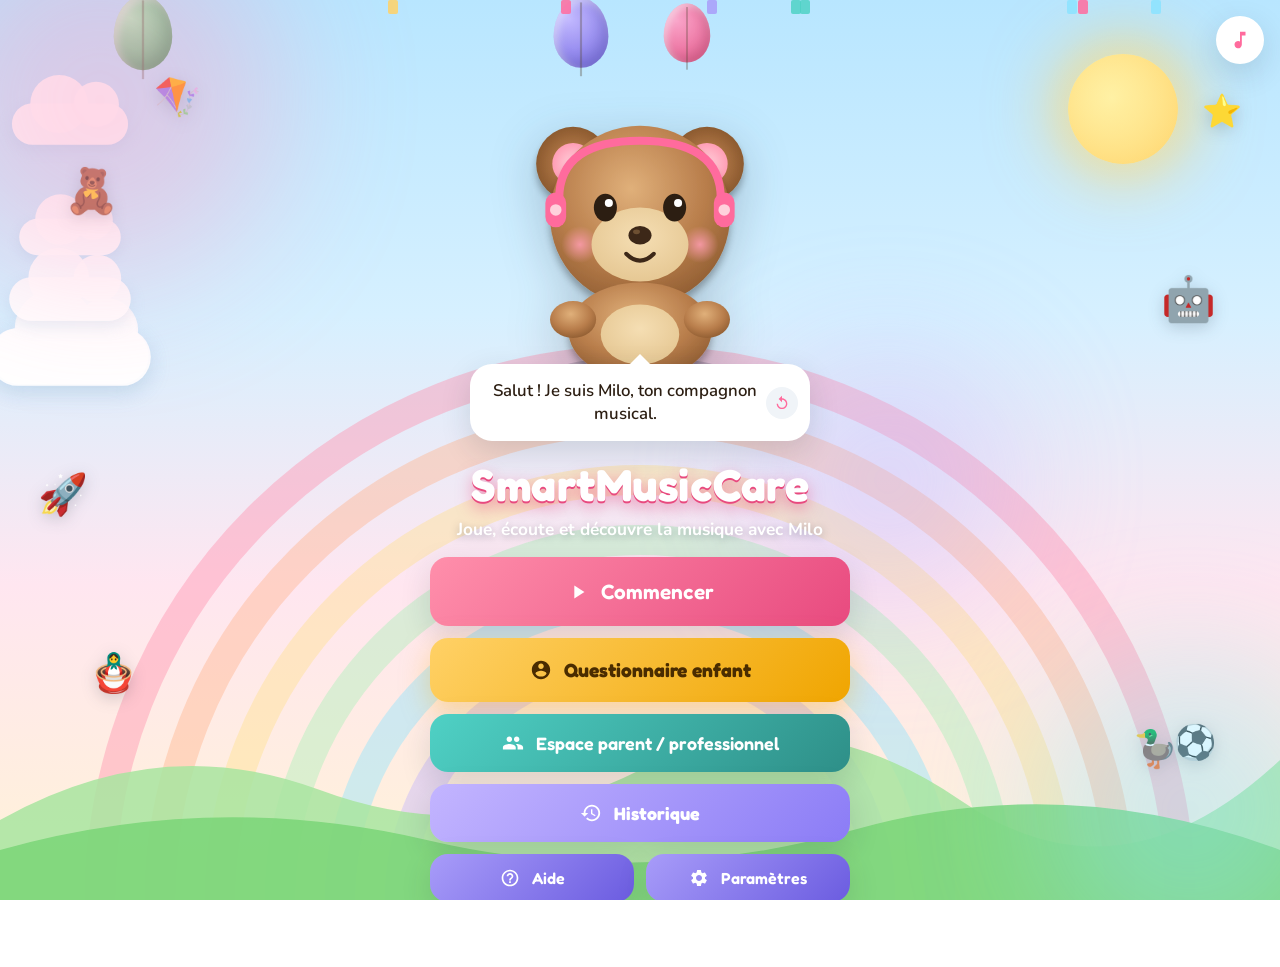
==== commit a03e9e74: "Update index.html" ====
--- a/index.html
+++ b/index.html
@@ -8,6 +8,12 @@
   <link rel="preconnect" href="https://fonts.gstatic.com" crossorigin>
   <link href="https://fonts.googleapis.com/css2?family=Fredoka:wght@400;500;600;700&family=Nunito:wght@400;600;700;800&display=swap" rel="stylesheet">
   <link rel="stylesheet" href="style.css" />
+  <!-- Icône pour la barre d'adresse du navigateur -->
+  <link rel="icon" type="image/png" href="icon-192.png">
+
+  <!-- Icône pour l'installation sur téléphone (PWA) -->
+  <link rel="apple-touch-icon" href="icon-192.png">
+  <link rel="manifest" href="manifest.json">
 </head>
 <body>
 
@@ -350,4 +356,4 @@
 
   <script src="script.js"></script>
 </body>
-</html>+</html>
